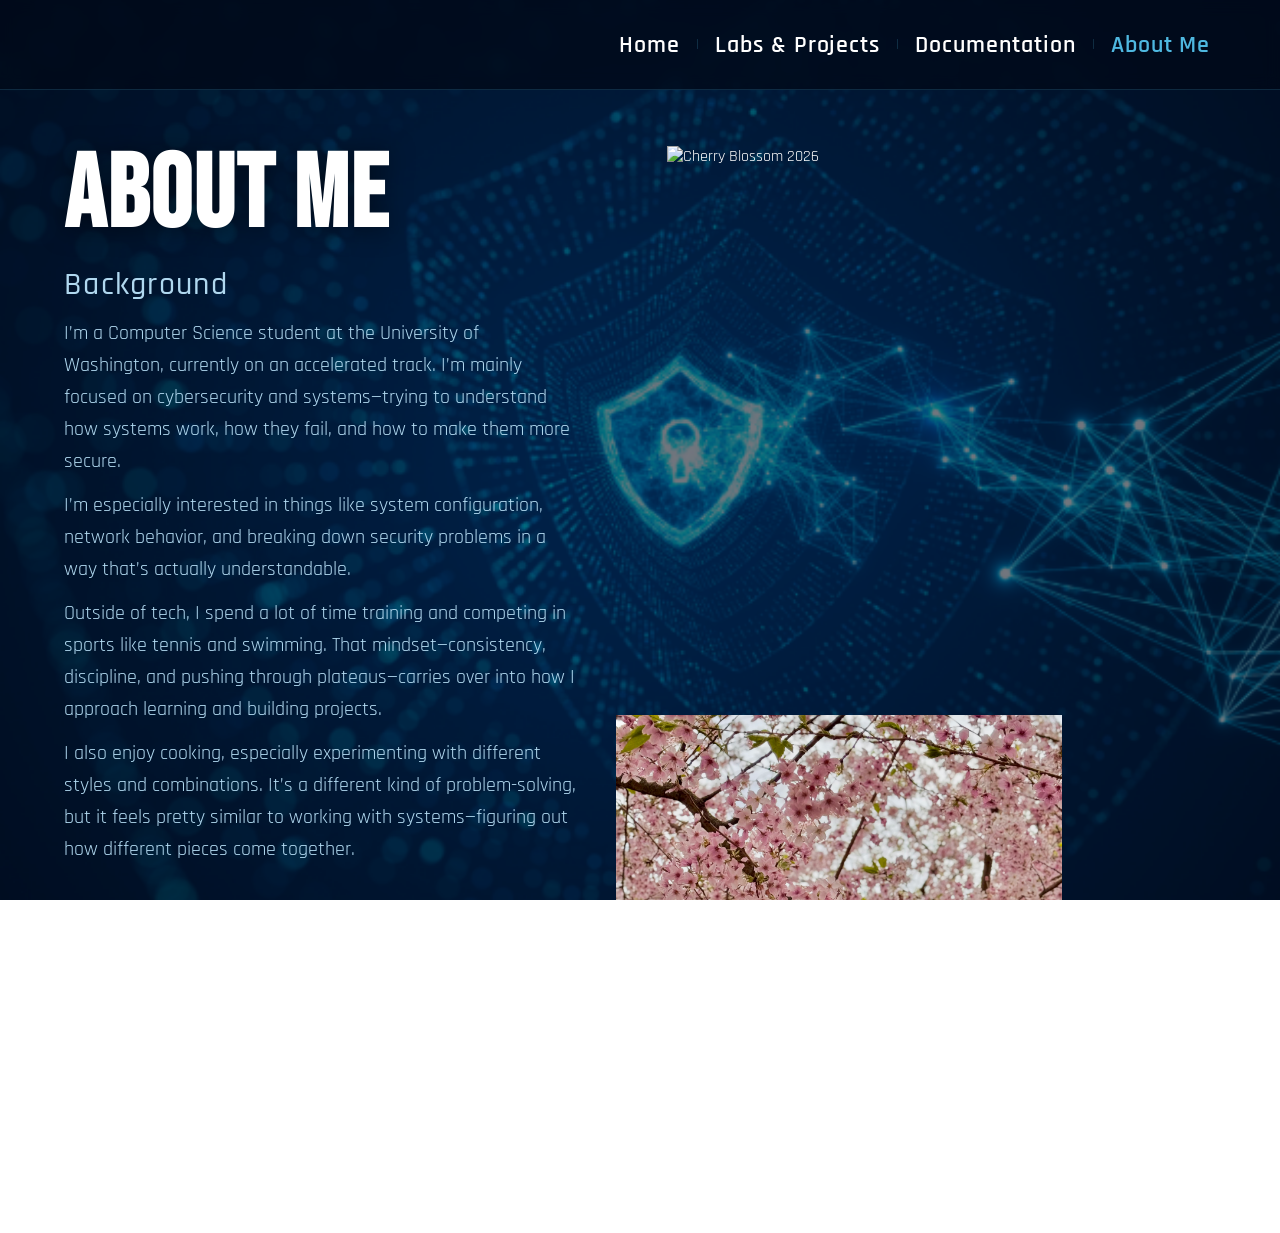
==== aboutme/index.html @ 0e3abe69 "Updated writing" ====
<!DOCTYPE html>
<html lang="en">
<head>
  <meta charset="UTF-8" />
  <meta name="viewport" content="width=device-width, initial-scale=1.0" />
  <title>About Me | Kelly Cheng</title>
  <link rel="stylesheet" href="../style.css" />
  <style>
    body { background-image: url('../images/cyber-bg.jpg'); }
  </style>
</head>
<body>

  <!-- ── Navigation ── -->
  <nav>
    <ul>
      <li><a href="../index.html">Home</a></li>
      <li><a href="../labs-projects/index.html">Labs &amp; Projects</a></li>
      <li><a href="../documentation/index.html">Documentation</a></li>
      <li><a href="index.html" class="active">About Me</a></li>
    </ul>
  </nav>

  <div class="page">

    <!-- ── Hero + Bio (single block so float wraps title and text together) ── -->
    <section class="about-hero">
      <!-- Blobs floated right; everything below wraps around them -->
      <div class="photo-gallery">
        <img class="gallery-img" src="../images/2026cherryblossom1.jpeg" alt="Cherry Blossom 2026" />
        <img class="gallery-img" src="../images/2026cherryblossom2.jpeg" alt="Cherry Blossom 2026" />
      </div>
      <h1 class="page-title">About Me</h1>
      <p class="home-subtitle">Background</p>
      <p style="font-size: 20px;">
        I’m a Computer Science student at the University of Washington, currently on an accelerated track. I’m mainly focused on cybersecurity and systems—trying to understand how systems work, how they fail, and how to make them more secure.
      </p>
      <p style="font-size: 20px;">
        I’m especially interested in things like system configuration, network behavior, and breaking down security problems in a way that’s actually understandable.
      </p>  
      <p style="font-size: 20px;">
        Outside of tech, I spend a lot of time training and competing in sports like tennis and swimming. That mindset—consistency, discipline, and pushing through plateaus—carries over into how I approach learning and building projects.
      </p>
      <p style="font-size: 20px;">
        I also enjoy cooking, especially experimenting with different styles and combinations. It’s a different kind of problem-solving, but it feels pretty similar to working with systems—figuring out how different pieces come together.
      </p>
      </section>

    <!-- ── Contact ── -->
    <section class="contact-section">
      <h2 class="section-heading">Contact</h2>
      <div class="contact-grid">

        <!-- GitHub -->
        <a class="contact-card" href="https://github.com/kellyjcheng" target="_blank" rel="noopener">
          <svg class="contact-icon" viewBox="0 0 24 24" fill="currentColor" xmlns="http://www.w3.org/2000/svg">
            <path d="M12 .297c-6.63 0-12 5.373-12 12 0 5.303 3.438 9.8 8.205 11.385.6.113.82-.258.82-.577 0-.285-.01-1.04-.015-2.04-3.338.724-4.042-1.61-4.042-1.61C4.422 18.07 3.633 17.7 3.633 17.7c-1.087-.744.084-.729.084-.729 1.205.084 1.838 1.236 1.838 1.236 1.07 1.835 2.809 1.305 3.495.998.108-.776.417-1.305.76-1.605-2.665-.3-5.466-1.332-5.466-5.93 0-1.31.465-2.38 1.235-3.22-.135-.303-.54-1.523.105-3.176 0 0 1.005-.322 3.3 1.23.96-.267 1.98-.399 3-.405 1.02.006 2.04.138 3 .405 2.28-1.552 3.285-1.23 3.285-1.23.645 1.653.24 2.873.12 3.176.765.84 1.23 1.91 1.23 3.22 0 4.61-2.805 5.625-5.475 5.92.42.36.81 1.096.81 2.22 0 1.606-.015 2.896-.015 3.286 0 .315.21.69.825.57C20.565 22.092 24 17.592 24 12.297c0-6.627-5.373-12-12-12"/>
          </svg>
          <span class="contact-platform">GitHub</span>
          <span class="contact-handle">kellyjcheng</span>
        </a>

        <!-- LinkedIn -->
        <a class="contact-card" href="https://www.linkedin.com/in/kellycheng06" target="_blank" rel="noopener">
          <svg class="contact-icon" viewBox="0 0 24 24" fill="currentColor" xmlns="http://www.w3.org/2000/svg">
            <path d="M20.447 20.452h-3.554v-5.569c0-1.328-.027-3.037-1.852-3.037-1.853 0-2.136 1.445-2.136 2.939v5.667H9.351V9h3.414v1.561h.046c.477-.9 1.637-1.85 3.37-1.85 3.601 0 4.267 2.37 4.267 5.455v6.286zM5.337 7.433c-1.144 0-2.063-.926-2.063-2.065 0-1.138.92-2.063 2.063-2.063 1.14 0 2.064.925 2.064 2.063 0 1.139-.925 2.065-2.064 2.065zm1.782 13.019H3.555V9h3.564v11.452zM22.225 0H1.771C.792 0 0 .774 0 1.729v20.542C0 23.227.792 24 1.771 24h20.451C23.2 24 24 23.227 24 22.271V1.729C24 .774 23.2 0 22.222 0h.003z"/>
          </svg>
          <span class="contact-platform">LinkedIn</span>
          <span class="contact-handle">kellycheng06</span>
        </a>

        <!-- Email -->
        <a class="contact-card" href="mailto:kellyjcheng@gmail.com">
          <svg class="contact-icon" viewBox="0 0 24 24" fill="currentColor" xmlns="http://www.w3.org/2000/svg">
            <path d="M20 4H4c-1.1 0-1.99.9-1.99 2L2 18c0 1.1.9 2 2 2h16c1.1 0 2-.9 2-2V6c0-1.1-.9-2-2-2zm0 4l-8 5-8-5V6l8 5 8-5v2z"/>
          </svg>
          <span class="contact-platform">Email</span>
          <span class="contact-handle">kellyjcheng@gmail.com</span>
        </a>

      </div>
      <div class="clear-float"></div>
    </section>

  </div>

</body>
</html>
---- style.css ----
/* =============================================
   Kelly Cheng – Personal Site | style.css
   Shared across all pages
   ============================================= */

@import url('https://fonts.googleapis.com/css2?family=Bebas+Neue&family=Rajdhani:wght@400;500;600;700&family=IBM+Plex+Mono:wght@400;500&display=swap');

/* ---------- CSS Variables ---------- */
:root {
  --card-bg:      rgba(7, 78, 108, 0.88);
  --card-hover:   rgba(10, 100, 138, 0.95);
  --pill-bg:      rgba(60, 150, 200, 0.55);
  --pill-hover:   rgba(80, 180, 230, 0.75);
  --nav-bg:       rgba(1, 10, 25, 0.78);
  --accent:       #4eb8e0;
  --accent2:      #7dd4f0;
  --text:         #ffffff;
  --subtext:      #b0d8ef;
  --section-link: #5dcbf0;
}

/* ---------- Reset & Base ---------- */
*, *::before, *::after {
  box-sizing: border-box;
  margin: 0;
  padding: 0;
}

html, body {
  height: 100%;
  font-family: 'Rajdhani', sans-serif;
  color: var(--text);
  overflow-x: hidden;
}

body {
  background: url('../images/cyber-bg.jpg') center center / cover fixed no-repeat;
  min-height: 100vh;
}

/* For sub-pages the bg path differs */
body.subpage {
  background-image: url('../../images/cyber-bg.jpg');
}

/* Dark overlay so text is always readable */
body::before {
  content: '';
  position: fixed;
  inset: 0;
  background: rgba(1, 8, 22, 0.55);
  pointer-events: none;
  z-index: 0;
}

/* ---------- Navigation ---------- */
nav {
  position: fixed;
  top: 0;
  right: 0;
  left: 0;
  background: var(--nav-bg);
  backdrop-filter: blur(8px);
  -webkit-backdrop-filter: blur(8px);
  border-bottom: 1px solid rgba(78, 184, 224, 0.18);
  z-index: 100;
  padding: 0 3.75rem;
  display: flex;
  justify-content: flex-end;
  align-items: center;
  height: 90px;
}

nav ul {
  list-style: none;
  display: flex;
  align-items: center;
  gap: 0.4rem;
}

nav ul li {
  display: flex;
  align-items: center;
}

nav ul li:not(:last-child)::after {
  content: '|';
  margin-left: 0.4rem;
  color: rgba(78, 184, 224, 0.4);
  font-weight: 300;
}

nav a {
  color: var(--text);
  text-decoration: none;
  font-family: 'Rajdhani', sans-serif;
  font-size: 1.5rem;
  font-weight: 600;
  letter-spacing: 0.04em;
  padding: 0.25rem 0.6rem;
  border-radius: 4px;
  transition: color 0.2s, background 0.2s;
}

nav a:hover,
nav a.active {
  color: var(--accent);
}

/* ---------- Page Wrapper ---------- */
.page {
  position: relative;
  z-index: 1;
  min-height: 100vh;
  padding-top: 90px; /* nav height */
}

/* ---------- Section headings (styled as underlined links like in design) ---------- */
.section-heading {
  font-family: 'Rajdhani', sans-serif;
  font-size: clamp(1.5rem, 2.5vw, 2.2rem);
  font-weight: 700;
  letter-spacing: 0.06em;
  color: var(--subtext);
  text-decoration: underline;
  text-underline-offset: 4px;
  text-decoration-color: rgba(176, 216, 239, 0.5);
  margin-bottom: 1rem;
  text-transform: uppercase;
}

/* ---------- Project / Lab Cards ---------- */
.cards-grid {
  display: grid;
  grid-template-columns: repeat(auto-fill, minmax(min(220px, 100%), 1fr));
  gap: 1rem;
}

.card {
  background: var(--card-bg);
  border: 1px solid rgba(78, 184, 224, 0.2);
  border-radius: 10px;
  overflow: hidden;
  transition: background 0.25s, transform 0.2s, box-shadow 0.25s;
  display: flex;
  flex-direction: column;
}

.card:hover {
  background: var(--card-hover);
  transform: translateY(-3px);
  box-shadow: 0 8px 28px rgba(0, 0, 0, 0.45);
}

.card-img {
  width: 100%;
  aspect-ratio: 4/3;
  height: auto;
  object-fit: contain;
  display: block;
  background: var(--card-bg);
}

.card-img-placeholder {
  width: 100%;
  aspect-ratio: 4/3;
  height: auto;
  background: rgba(5, 55, 80, 0.5);
  display: flex;
  align-items: center;
  justify-content: center;
  color: rgba(255,255,255,0.15);
  font-size: 2rem;
}

.card-body {
  padding: 0.5rem 0.65rem 0.65rem;
  flex: 1;
  display: flex;
  flex-direction: column;
  gap: 0.3rem;
}

.card-title {
  font-family: 'Rajdhani', sans-serif;
  font-weight: 700;
  font-size: clamp(0.8rem, 1.2vw, 0.95rem);
  letter-spacing: 0.03em;
  color: var(--text);
  line-height: 1.2;
}

.card-desc {
  font-family: 'Rajdhani', sans-serif;
  font-size: clamp(0.7rem, 1vw, 0.85rem);
  font-weight: 400;
  color: var(--subtext);
  line-height: 1.4;
  flex: 1;
}

.card-links {
  display: flex;
  gap: 0.5rem;
  margin-top: 0.5rem;
  flex-wrap: wrap;
}

/* Pill buttons */
.pill {
  display: inline-flex;
  align-items: center;
  gap: 0.3rem;
  background: var(--pill-bg);
  border: 1px solid rgba(78, 184, 224, 0.35);
  border-radius: 50px;
  padding: 0.25rem 0.75rem;
  font-family: 'Rajdhani', sans-serif;
  font-size: 0.78rem;
  font-weight: 600;
  letter-spacing: 0.04em;
  color: var(--text);
  text-decoration: none;
  transition: background 0.2s, border-color 0.2s;
  cursor: pointer;
}

.pill:hover {
  background: var(--pill-hover);
  border-color: rgba(78, 184, 224, 0.7);
}

/* ---------- Scrollable card container ---------- */
.cards-scroll {
  max-height: 460px;
  overflow-y: auto;
  padding-right: 4px;
}

.cards-scroll::-webkit-scrollbar {
  width: 5px;
}
.cards-scroll::-webkit-scrollbar-track {
  background: rgba(255,255,255,0.05);
  border-radius: 3px;
}
.cards-scroll::-webkit-scrollbar-thumb {
  background: rgba(78, 184, 224, 0.4);
  border-radius: 3px;
}

/* ============================================================
   Page-specific overrides (applied via body class)
   ============================================================ */

/* ---------- HOME PAGE ---------- */
.home-hero {
  padding: 3.5rem 4rem 2rem;
  display: flex;
  flex-direction: column;
}

.home-name {
  font-family: 'Bebas Neue', sans-serif;
  font-size: clamp(3rem, 10vw, 8.5rem);
  line-height: 1;
  letter-spacing: 0.02em;
  color: var(--text);
  text-shadow: 0 2px 24px rgba(0,0,0,0.5);
  white-space: nowrap;
}

.home-subtitle {
  font-family: 'Rajdhani', sans-serif;
  font-size: clamp(1.2rem, 2.5vw, 2rem);
  font-weight: 500;
  color: var(--subtext);
  letter-spacing: 0.04em;
  margin-top: 0.6rem;
}

.home-hero p:not(.home-subtitle),
.about-hero p:not(.home-subtitle) {
  font-family: 'Rajdhani', sans-serif;
  font-size: 0.92rem;
  font-weight: 400;
  color: var(--subtext);
  line-height: 1.6;
  margin-top: 0.75rem;
}

.home-hero p:not(.home-subtitle) strong,
.about-hero p:not(.home-subtitle) strong {
  color: var(--accent2);
  font-weight: 700;
}

.home-highlights {
  display: grid;
  grid-template-columns: 1fr 1fr;
  gap: 2.5rem;
  padding: 2rem 4rem 3rem;
}

@media (max-width: 768px) {
  .home-highlights {
    grid-template-columns: 1fr;
    padding: 2rem 1.5rem;
  }
  .home-hero {
    padding: 2.5rem 1.5rem 1.5rem;
  }
}

/* ---------- LABS & PROJECTS PAGE ---------- */
.labs-hero {
  padding: 3.5rem 4rem 1.5rem;
}

.page-title {
  font-family: 'Bebas Neue', sans-serif;
  font-size: clamp(4rem, 8vw, 7rem);
  line-height: 1;
  letter-spacing: 0.02em;
  color: var(--text);
  text-shadow: 0 2px 24px rgba(0,0,0,0.5);
  margin-bottom: 1rem;
}

.labs-intro {
  font-family: 'Rajdhani', sans-serif;
  font-size: clamp(0.85rem, 1.75vw, 1.75rem);
  font-weight: 500;
  color: var(--subtext);
  max-width: 100%;
  line-height: 1.65;
  margin-bottom: 2rem;
}

.labs-intro strong {
  color: var(--accent2);
  font-weight: 700;
}

.tech-stack {
  padding: 0 4rem 2.5rem;
}

.tech-stack-groups {
  display: flex;
  flex-direction: column;
  gap: 0.75rem;
}

.tech-group {
  display: flex;
  align-items: flex-start;
  gap: 1.25rem;
}

.tech-group-label {
  font-family: 'Rajdhani', sans-serif;
  font-size: clamp(0.9rem, 1.4vw, 1.15rem);
  font-weight: 700;
  letter-spacing: 0.08em;
  color: var(--accent);
  text-transform: uppercase;
  min-width: 130px;
  padding-top: 0.25rem;
  flex-shrink: 0;
}

.tech-tags {
  display: flex;
  flex-wrap: wrap;
  gap: 0.5rem;
}

.tag {
  display: inline-flex;
  align-items: center;
  background: var(--pill-bg);
  border: 1px solid rgba(78, 184, 224, 0.35);
  border-radius: 50px;
  padding: 0.3rem 0.9rem;
  font-family: 'Rajdhani', sans-serif;
  font-size: clamp(0.85rem, 1.3vw, 1.05rem);
  font-weight: 600;
  letter-spacing: 0.04em;
  color: var(--text);
}

.labs-columns {
  display: grid;
  grid-template-columns: 1fr 1fr;
  gap: 2.5rem;
  padding: 0 4rem 3rem;
}

@media (max-width: 768px) {
  .labs-hero, .tech-stack, .labs-columns {
    padding-left: 1.5rem;
    padding-right: 1.5rem;
  }
  .labs-columns {
    grid-template-columns: 1fr;
  }
  .tech-group {
    flex-direction: column;
    gap: 0.4rem;
  }
}

/* ---------- DOCUMENTATION PAGE ---------- */
.docs-hero {
  padding: 3.5rem 4rem 1.5rem;
}

.docs-columns {
  display: grid;
  grid-template-columns: 1fr 1fr;
  gap: 2.5rem;
  padding: 0 4rem 3rem;
}

@media (max-width: 768px) {
  .docs-hero, .docs-columns {
    padding-left: 1.5rem;
    padding-right: 1.5rem;
  }
  .docs-columns {
    grid-template-columns: 1fr;
  }
}

/* ---------- ABOUT ME PAGE ---------- */
.about-hero {
  padding: 3.5rem 4rem 4rem;
}

.clear-float {
  clear: both;
}

.photo-gallery {
  float: right;
  position: relative;
  width: 600px;
  height: 1015px;
  margin-left: 2.5rem;
  margin-bottom: 1rem;
}

.gallery-img {
  position: absolute;
  object-fit: cover;
  object-position: center;
  animation: blob-morph 9s ease-in-out infinite;
}

.gallery-img:nth-child(1) {
  width: 549px;
  height: 549px;
  top: 0;
  right: 0;
  left: auto;
  z-index: 1;
}

.gallery-img:nth-child(2) {
  width: 446px;
  height: 446px;
  bottom: 0;
  left: 0;
  right: auto;
  z-index: 2;
  animation-delay: -4.5s;
}

@keyframes blob-morph {
  0%   { border-radius: 60% 40% 30% 70% / 60% 30% 70% 40%; }
  20%  { border-radius: 30% 60% 70% 40% / 50% 60% 30% 60%; }
  40%  { border-radius: 50% 30% 60% 40% / 30% 60% 40% 70%; }
  60%  { border-radius: 40% 70% 30% 60% / 70% 40% 60% 30%; }
  80%  { border-radius: 70% 30% 50% 50% / 40% 70% 30% 60%; }
  100% { border-radius: 60% 40% 30% 70% / 60% 30% 70% 40%; }
}

.about-sections {
  display: grid;
  grid-template-columns: 1fr 1fr;
  gap: 2.5rem;
  padding: 0 4rem 3rem;
}

.about-section-title {
  font-family: 'Rajdhani', sans-serif;
  font-size: 1.15rem;
  font-weight: 700;
  letter-spacing: 0.06em;
  color: var(--section-link);
  text-decoration: underline;
  text-underline-offset: 4px;
  text-decoration-color: rgba(93, 203, 240, 0.5);
  text-transform: uppercase;
  margin-bottom: 1rem;
}

.about-card {
  background: var(--card-bg);
  border: 1px solid rgba(78, 184, 224, 0.2);
  border-radius: 10px;
  padding: 1.4rem 1.5rem;
  margin-bottom: 1rem;
}

.about-card h3 {
  font-family: 'Rajdhani', sans-serif;
  font-size: 1rem;
  font-weight: 700;
  color: var(--accent2);
  letter-spacing: 0.04em;
  margin-bottom: 0.5rem;
}

.about-card p {
  font-family: 'Rajdhani', sans-serif;
  font-size: 0.92rem;
  font-weight: 400;
  color: var(--subtext);
  line-height: 1.6;
}

.about-card p strong {
  color: var(--accent2);
  font-weight: 700;
}

.about-card p + p {
  margin-top: 0.75rem;
}

.contact-section {
  padding: 0 4rem 3.5rem;
}

.contact-intro {
  font-family: 'Rajdhani', sans-serif;
  font-size: 0.92rem;
  font-weight: 400;
  color: var(--subtext);
  line-height: 1.6;
  margin-bottom: 1.25rem;
}

.contact-grid {
  display: flex;
  flex-wrap: wrap;
  gap: 1.25rem;
}

.contact-card {
  background: var(--card-bg);
  border: 1px solid rgba(78, 184, 224, 0.2);
  border-radius: 10px;
  padding: 1.4rem 1.25rem;
  width: 150px;
  flex-shrink: 0;
  display: flex;
  flex-direction: column;
  align-items: center;
  gap: 0.45rem;
  text-decoration: none;
  transition: background 0.25s, transform 0.2s, box-shadow 0.25s;
}

.contact-card:hover {
  background: var(--card-hover);
  transform: translateY(-3px);
  box-shadow: 0 8px 28px rgba(0, 0, 0, 0.45);
}

.contact-icon {
  width: 2.25rem;
  height: 2.25rem;
  color: var(--accent2);
  flex-shrink: 0;
}

.contact-platform {
  font-family: 'Rajdhani', sans-serif;
  font-size: 1rem;
  font-weight: 700;
  letter-spacing: 0.06em;
  text-transform: uppercase;
  color: var(--text);
}

.contact-handle {
  font-family: 'IBM Plex Mono', monospace;
  font-size: 0.72rem;
  color: var(--subtext);
  text-align: center;
  word-break: break-all;
}

@media (max-width: 768px) {
  .about-hero, .about-sections, .contact-section {
    padding-left: 1.5rem;
    padding-right: 1.5rem;
  }
  .about-sections {
    grid-template-columns: 1fr;
  }
  .photo-gallery {
    display: none;
  }
}
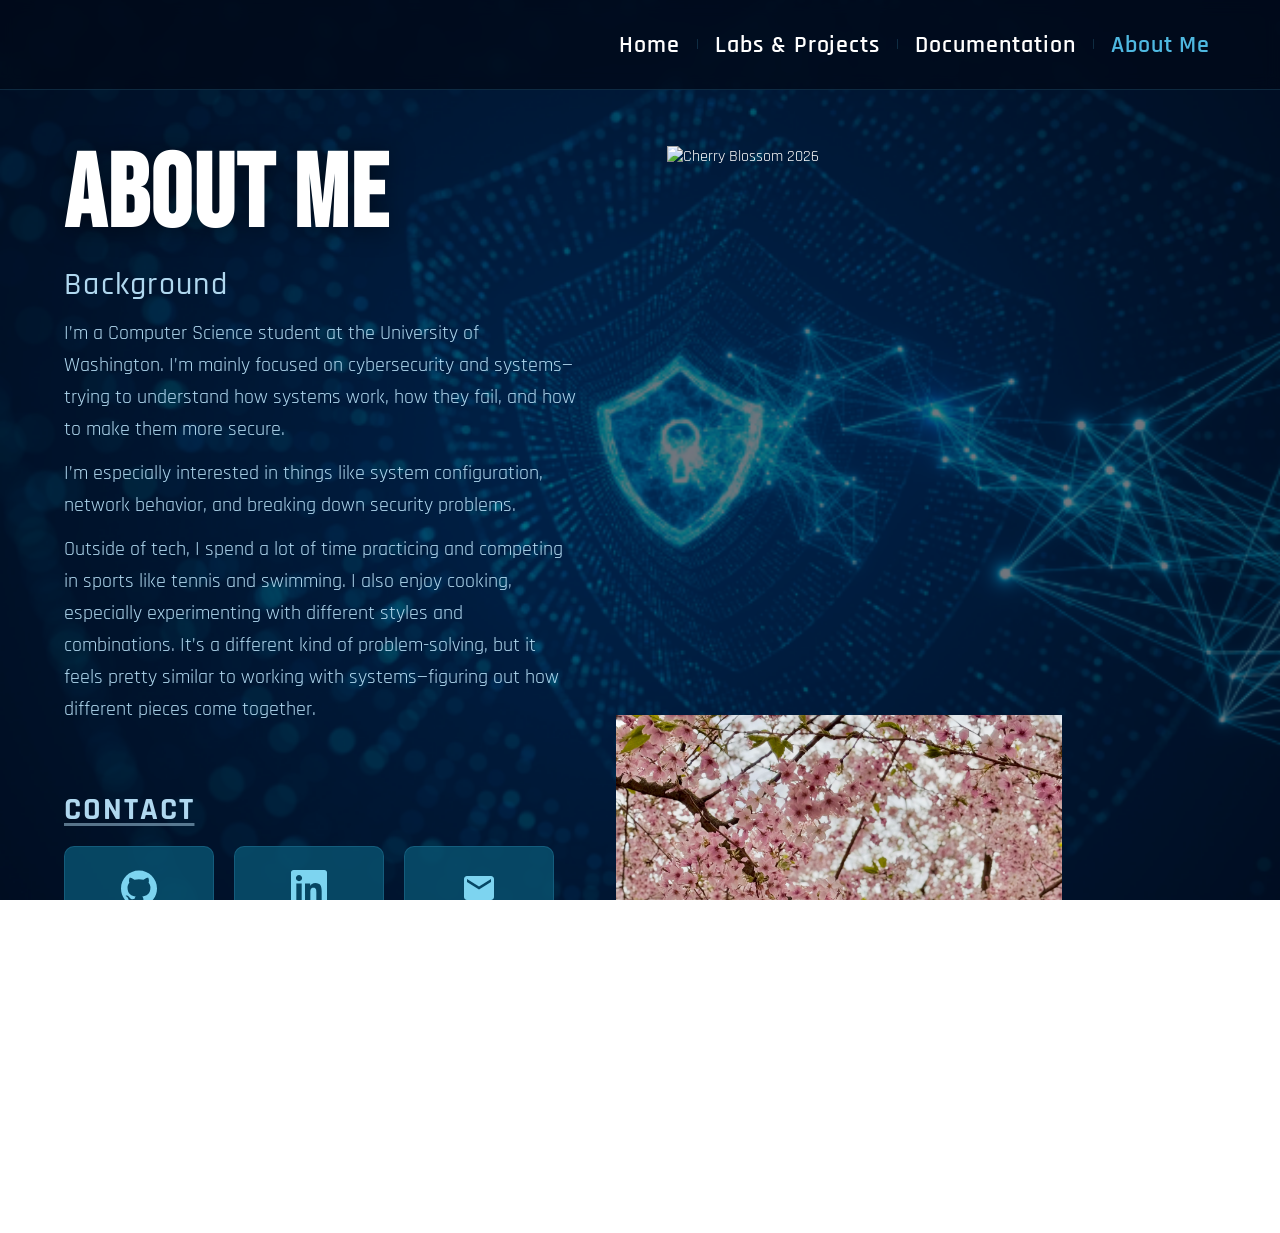
==== commit 73cb1267: "Adjusting labs/project content and font size" ====
--- a/aboutme/index.html
+++ b/aboutme/index.html
@@ -33,16 +33,13 @@
       <h1 class="page-title">About Me</h1>
       <p class="home-subtitle">Background</p>
       <p style="font-size: 20px;">
-        I’m a Computer Science student at the University of Washington, currently on an accelerated track. I’m mainly focused on cybersecurity and systems—trying to understand how systems work, how they fail, and how to make them more secure.
+        I’m a Computer Science student at the University of Washington. I’m mainly focused on cybersecurity and systems—trying to understand how systems work, how they fail, and how to make them more secure.
       </p>
       <p style="font-size: 20px;">
-        I’m especially interested in things like system configuration, network behavior, and breaking down security problems in a way that’s actually understandable.
+        I’m especially interested in things like system configuration, network behavior, and breaking down security problems.
       </p>  
       <p style="font-size: 20px;">
-        Outside of tech, I spend a lot of time training and competing in sports like tennis and swimming. That mindset—consistency, discipline, and pushing through plateaus—carries over into how I approach learning and building projects.
-      </p>
-      <p style="font-size: 20px;">
-        I also enjoy cooking, especially experimenting with different styles and combinations. It’s a different kind of problem-solving, but it feels pretty similar to working with systems—figuring out how different pieces come together.
+        Outside of tech, I spend a lot of time practicing and competing in sports like tennis and swimming. I also enjoy cooking, especially experimenting with different styles and combinations. It’s a different kind of problem-solving, but it feels pretty similar to working with systems—figuring out how different pieces come together.
       </p>
       </section>
 
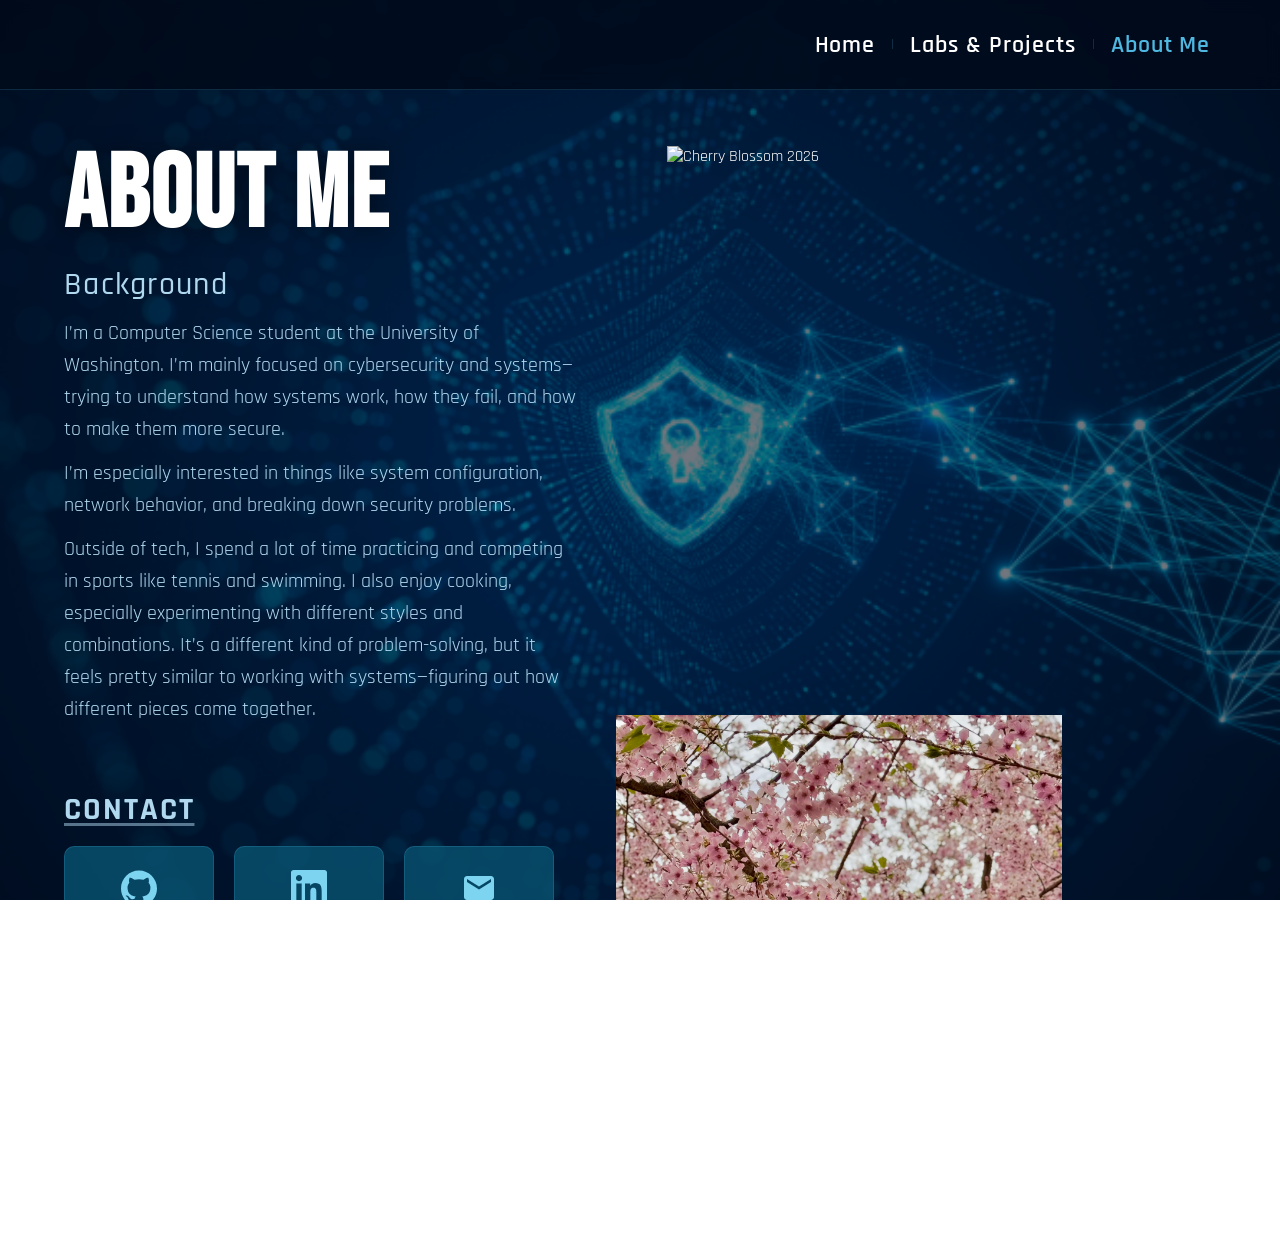
==== commit a7699d0b: "Removed documentation tab" ====
--- a/aboutme/index.html
+++ b/aboutme/index.html
@@ -16,7 +16,6 @@
     <ul>
       <li><a href="../index.html">Home</a></li>
       <li><a href="../labs-projects/index.html">Labs &amp; Projects</a></li>
-      <li><a href="../documentation/index.html">Documentation</a></li>
       <li><a href="index.html" class="active">About Me</a></li>
     </ul>
   </nav>
@@ -33,13 +32,16 @@
       <h1 class="page-title">About Me</h1>
       <p class="home-subtitle">Background</p>
       <p style="font-size: 20px;">
-        I’m a Computer Science student at the University of Washington. I’m mainly focused on cybersecurity and systems—trying to understand how systems work, how they fail, and how to make them more secure.
+        I’m a Computer Science student at the University of Washington. I’m mainly focused on cybersecurity and systems—trying 
+        to understand how systems work, how they fail, and how to make them more secure.
       </p>
       <p style="font-size: 20px;">
         I’m especially interested in things like system configuration, network behavior, and breaking down security problems.
       </p>  
       <p style="font-size: 20px;">
-        Outside of tech, I spend a lot of time practicing and competing in sports like tennis and swimming. I also enjoy cooking, especially experimenting with different styles and combinations. It’s a different kind of problem-solving, but it feels pretty similar to working with systems—figuring out how different pieces come together.
+        Outside of tech, I spend a lot of time practicing and competing in sports like tennis and swimming. I also enjoy cooking, 
+        especially experimenting with different styles and combinations. It’s a different kind of problem-solving, but it feels 
+        pretty similar to working with systems—figuring out how different pieces come together.
       </p>
       </section>
 
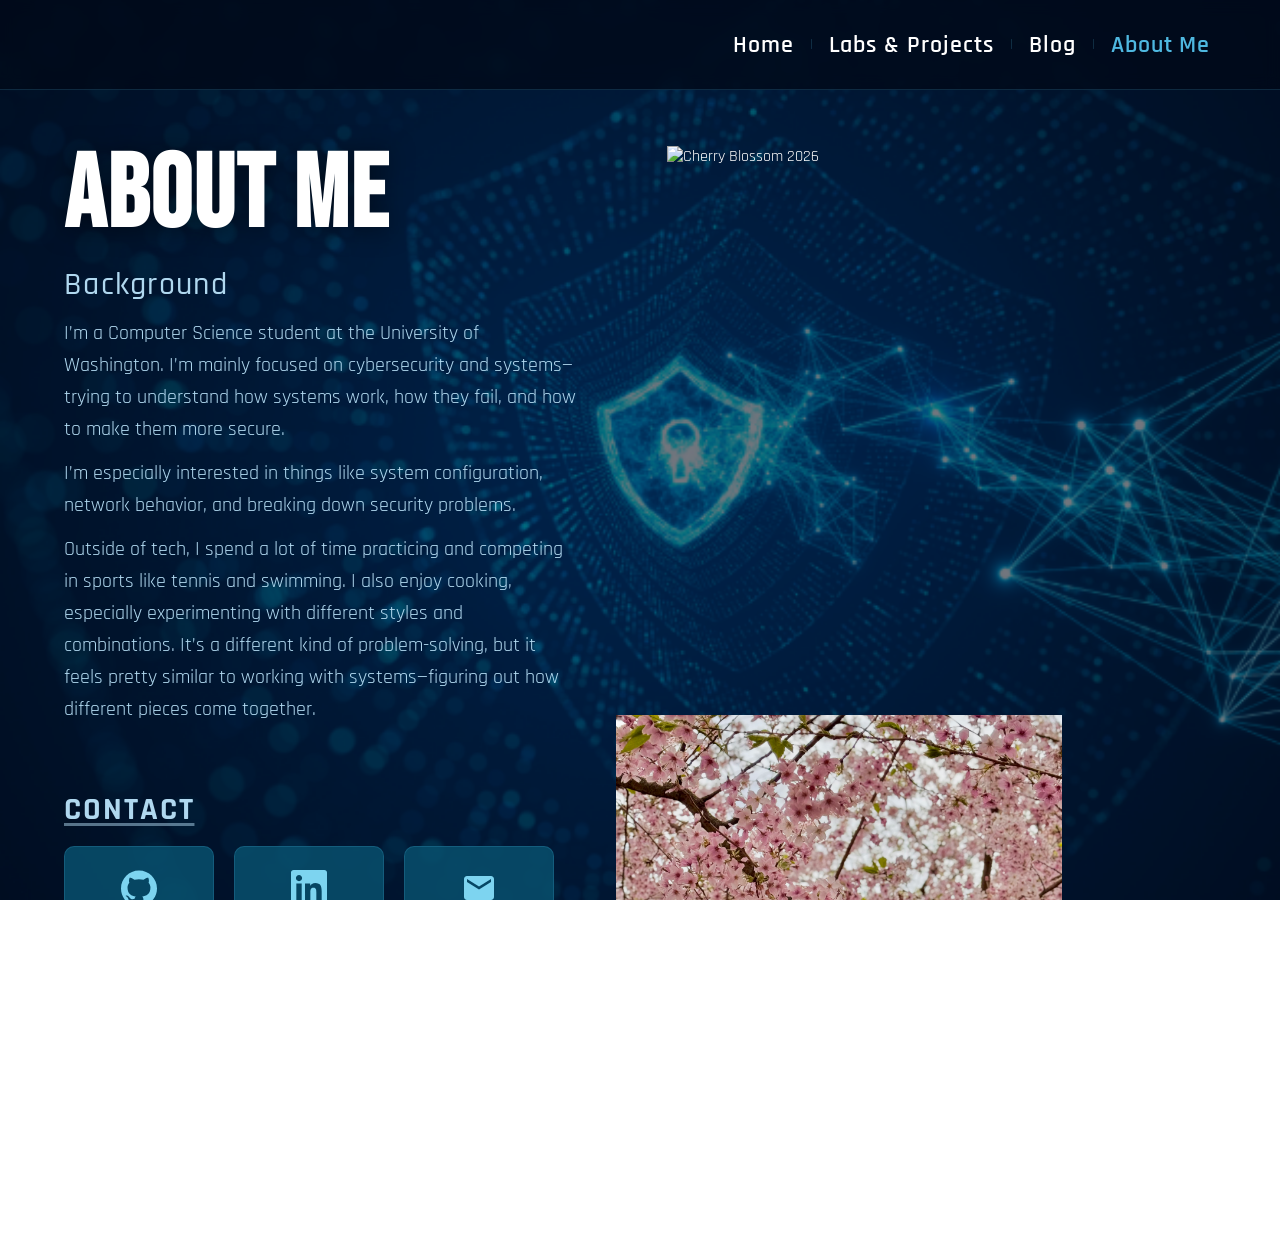
==== commit f227fe6a: "Adding blog" ====
--- a/aboutme/index.html
+++ b/aboutme/index.html
@@ -16,6 +16,7 @@
     <ul>
       <li><a href="../index.html">Home</a></li>
       <li><a href="../labs-projects/index.html">Labs &amp; Projects</a></li>
+      <li><a href="../documentation/index.html">Blog</a></li>
       <li><a href="index.html" class="active">About Me</a></li>
     </ul>
   </nav>
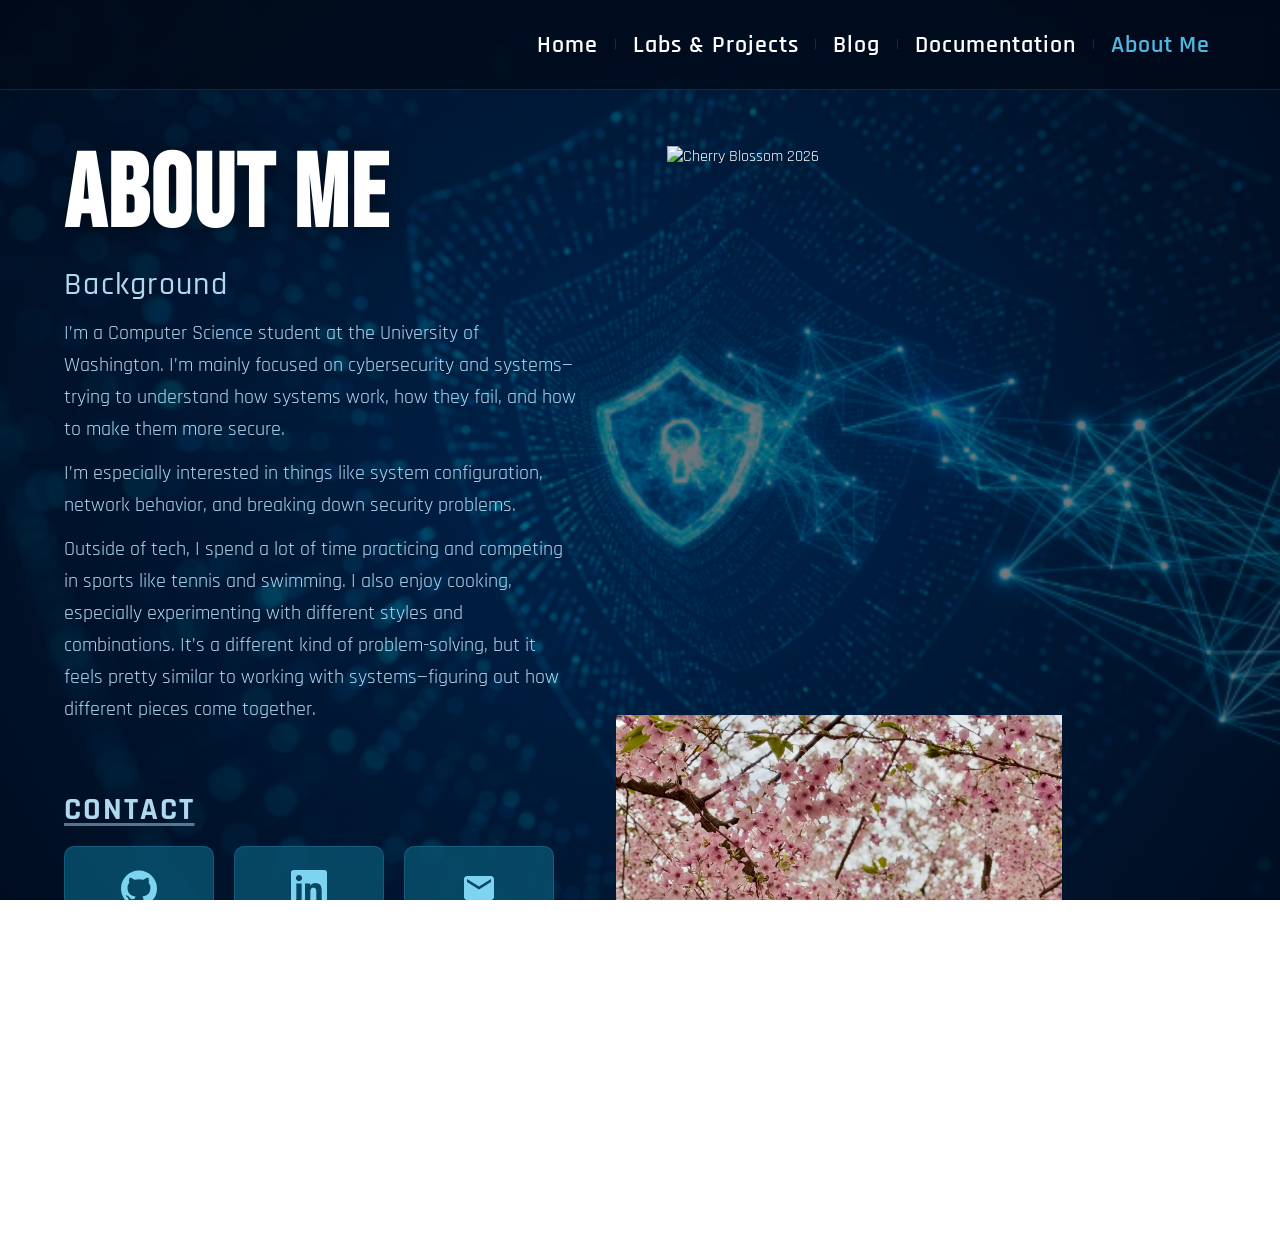
==== commit b8c5d604: "Recover Documentation Tab" ====
--- a/aboutme/index.html
+++ b/aboutme/index.html
@@ -17,6 +17,7 @@
       <li><a href="../index.html">Home</a></li>
       <li><a href="../labs-projects/index.html">Labs &amp; Projects</a></li>
       <li><a href="../documentation/index.html">Blog</a></li>
+      <li><a href="../documentation/index.html">Documentation</a></li>
       <li><a href="index.html" class="active">About Me</a></li>
     </ul>
   </nav>
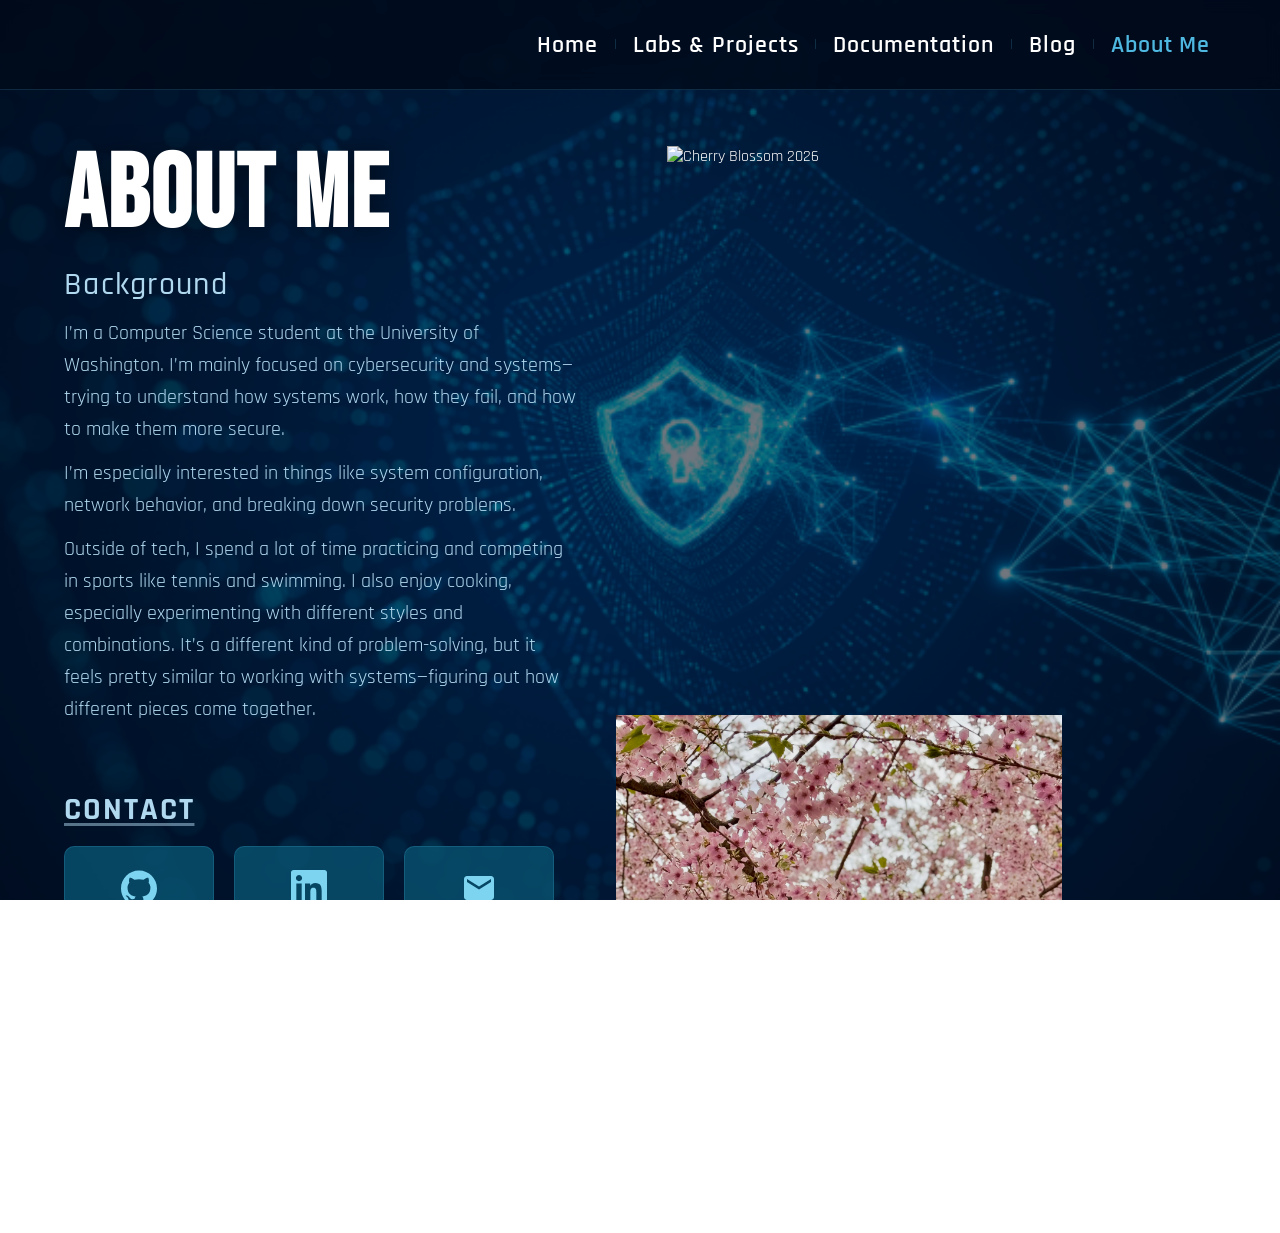
==== commit 5eeedf10: "Updated blog design" ====
--- a/aboutme/index.html
+++ b/aboutme/index.html
@@ -16,8 +16,8 @@
     <ul>
       <li><a href="../index.html">Home</a></li>
       <li><a href="../labs-projects/index.html">Labs &amp; Projects</a></li>
-      <li><a href="../documentation/index.html">Blog</a></li>
       <li><a href="../documentation/index.html">Documentation</a></li>
+      <li><a href="../blog/index.html">Blog</a></li>
       <li><a href="index.html" class="active">About Me</a></li>
     </ul>
   </nav>
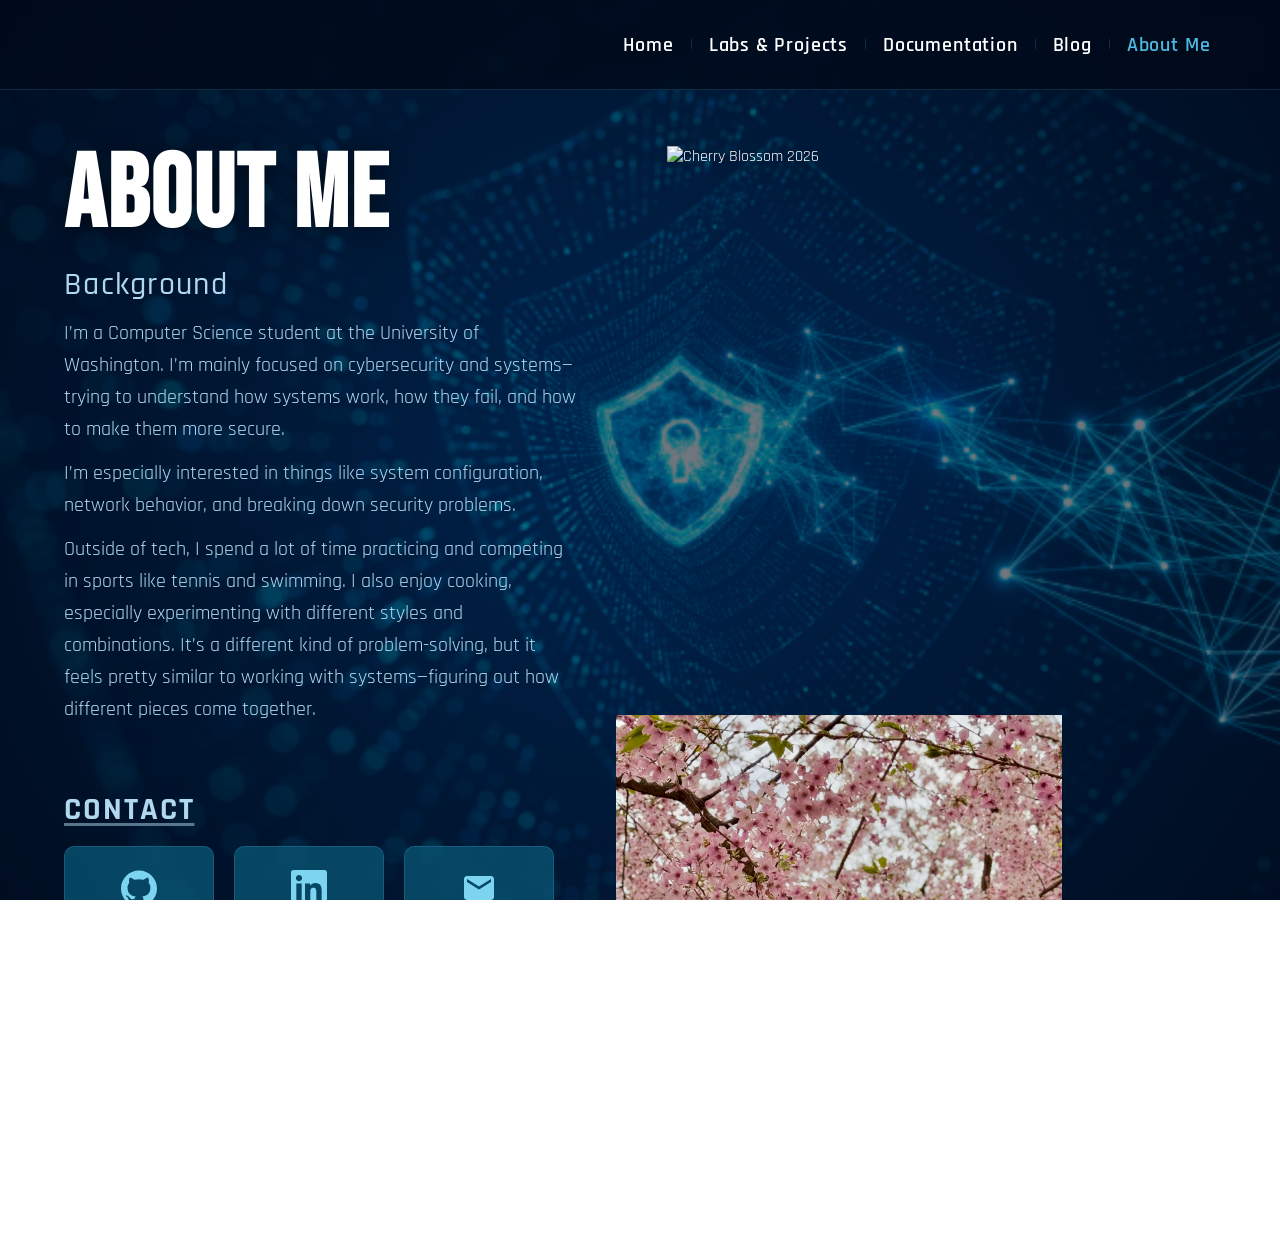
==== commit ccdb170b: "Improved adaptability of webpage to different sizes." ====
--- a/aboutme/index.html
+++ b/aboutme/index.html
@@ -13,6 +13,9 @@
 
   <!-- ── Navigation ── -->
   <nav>
+    <button class="nav-toggle" aria-label="Toggle navigation" aria-expanded="false">
+      <span></span><span></span><span></span>
+    </button>
     <ul>
       <li><a href="../index.html">Home</a></li>
       <li><a href="../labs-projects/index.html">Labs &amp; Projects</a></li>
@@ -85,5 +88,6 @@
 
   </div>
 
+  <script src="../nav.js"></script>
 </body>
 </html>
--- a/style.css
+++ b/style.css
@@ -94,7 +94,7 @@
   color: var(--text);
   text-decoration: none;
   font-family: 'Rajdhani', sans-serif;
-  font-size: 1.5rem;
+  font-size: clamp(1rem, 1.6vw, 1.5rem);
   font-weight: 600;
   letter-spacing: 0.04em;
   padding: 0.25rem 0.6rem;
@@ -105,6 +105,81 @@
 nav a:hover,
 nav a.active {
   color: var(--accent);
+}
+
+/* Hamburger toggle — hidden on desktop */
+.nav-toggle {
+  display: none;
+  background: transparent;
+  border: 1px solid rgba(78, 184, 224, 0.35);
+  border-radius: 6px;
+  width: 42px;
+  height: 42px;
+  padding: 0;
+  cursor: pointer;
+  flex-direction: column;
+  align-items: center;
+  justify-content: center;
+  gap: 5px;
+  transition: border-color 0.2s;
+  flex-shrink: 0;
+}
+.nav-toggle:hover { border-color: rgba(78, 184, 224, 0.7); }
+
+.nav-toggle span {
+  display: block;
+  width: 20px;
+  height: 2px;
+  background: var(--text);
+  border-radius: 2px;
+  transition: transform 0.25s ease, opacity 0.2s ease;
+  transform-origin: center;
+}
+
+/* Hamburger → X when menu is open */
+nav.nav-open .nav-toggle span:nth-child(1) { transform: translateY(7px) rotate(45deg); }
+nav.nav-open .nav-toggle span:nth-child(2) { opacity: 0; transform: scaleX(0); }
+nav.nav-open .nav-toggle span:nth-child(3) { transform: translateY(-7px) rotate(-45deg); }
+
+@media (max-width: 768px) {
+  nav {
+    padding: 0 1.25rem;
+  }
+  .nav-toggle {
+    display: flex;
+  }
+  nav ul {
+    display: none;
+    position: absolute;
+    top: 90px;
+    left: 0;
+    right: 0;
+    flex-direction: column;
+    align-items: stretch;
+    gap: 0;
+    background: var(--nav-bg);
+    backdrop-filter: blur(8px);
+    -webkit-backdrop-filter: blur(8px);
+    border-bottom: 1px solid rgba(78, 184, 224, 0.18);
+    padding: 0.5rem 0;
+  }
+  nav.nav-open ul {
+    display: flex;
+  }
+  nav ul li {
+    display: block;
+  }
+  nav ul li:not(:last-child)::after {
+    display: none;
+  }
+  nav ul li:not(:last-child) {
+    border-bottom: 1px solid rgba(78, 184, 224, 0.1);
+  }
+  nav a {
+    display: block;
+    font-size: clamp(1rem, 4vw, 1.25rem);
+    padding: 0.85rem 1.25rem;
+  }
 }
 
 /* ---------- Page Wrapper ---------- */
@@ -282,7 +357,7 @@
 .home-hero p:not(.home-subtitle),
 .about-hero p:not(.home-subtitle) {
   font-family: 'Rajdhani', sans-serif;
-  font-size: 0.92rem;
+  font-size: clamp(0.95rem, 1.5vw, 1.25rem);
   font-weight: 400;
   color: var(--subtext);
   line-height: 1.6;
